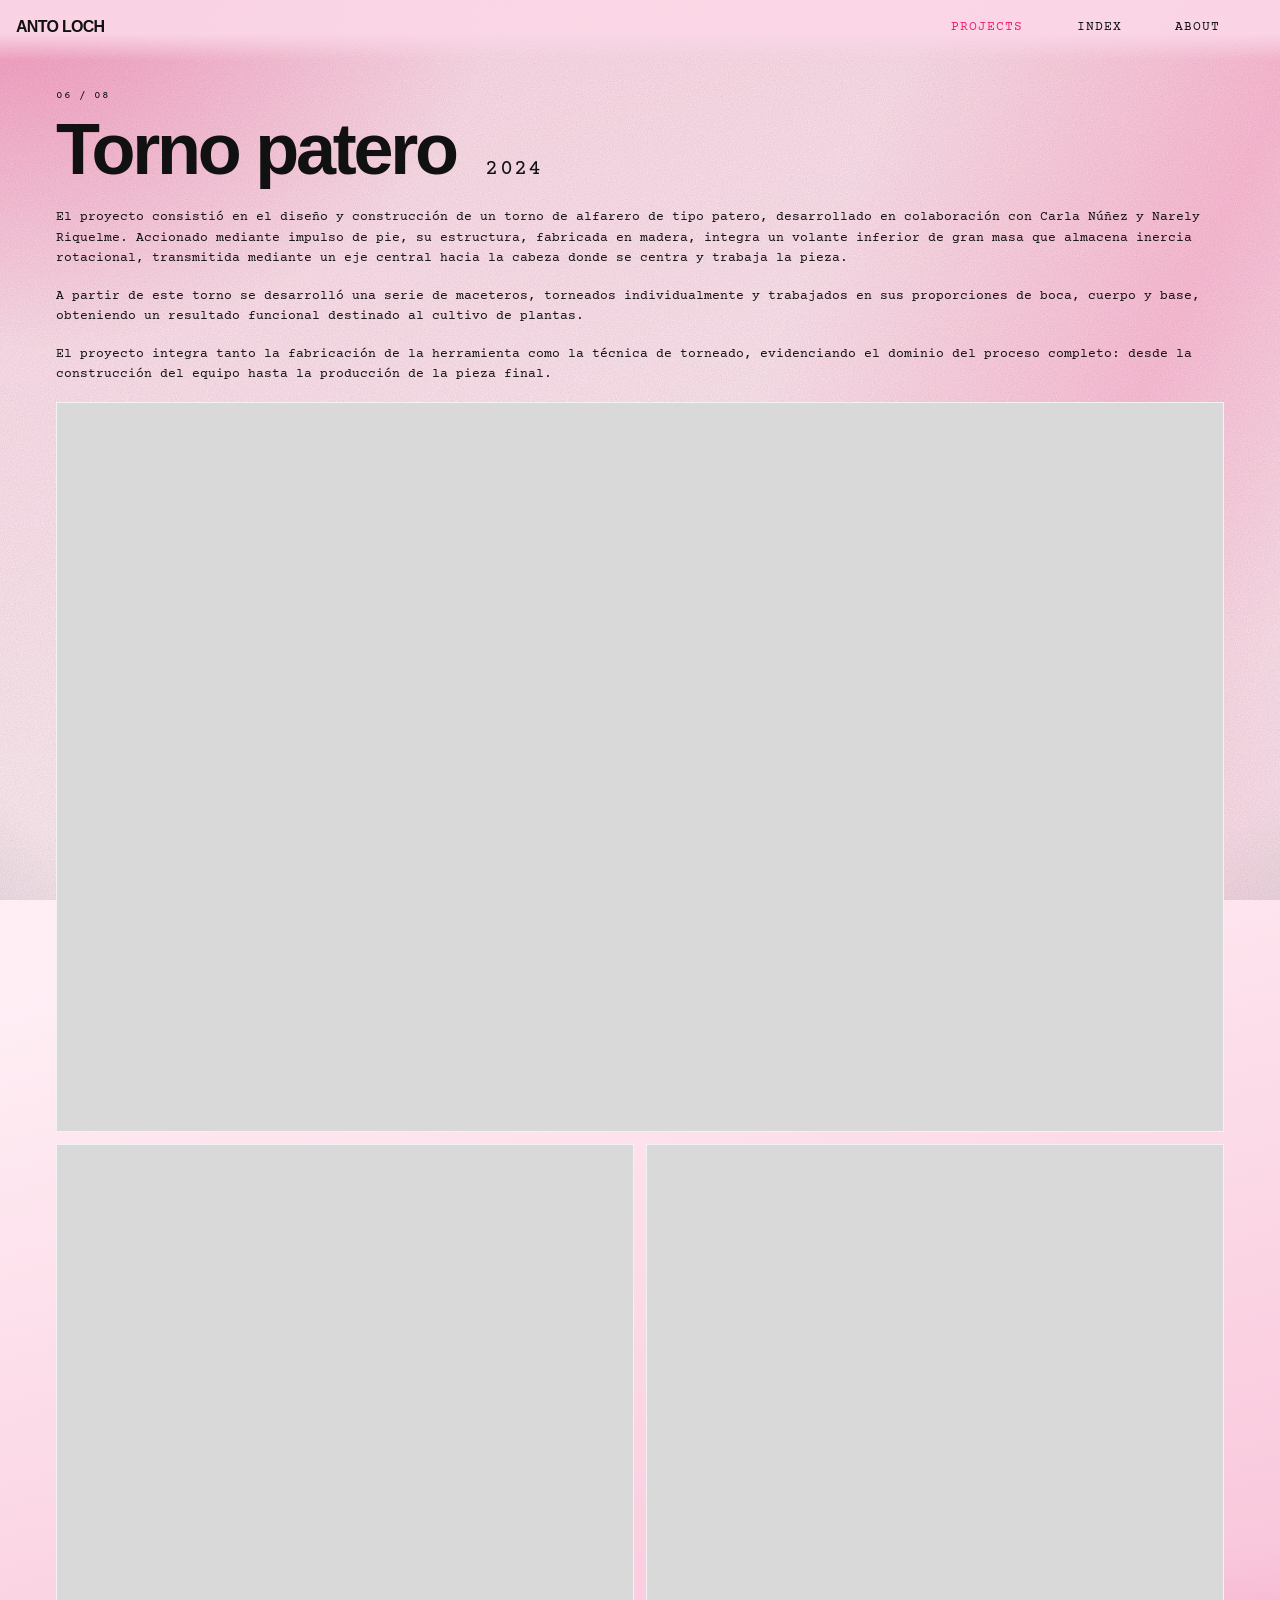
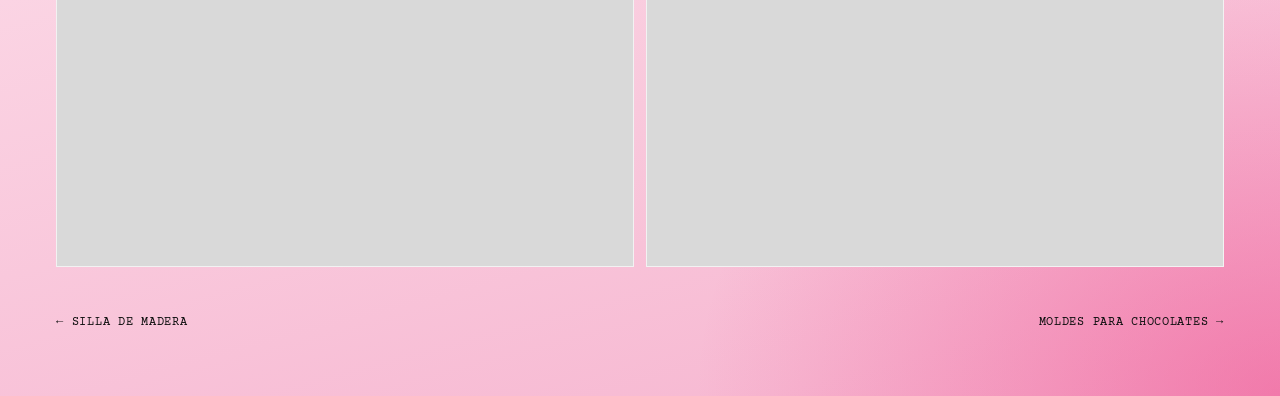
==== proyecto-06.html @ 9c57456b "Add files via upload" ====
<!DOCTYPE html>
<html lang="es">
<head>
<meta charset="utf-8">
<meta name="viewport" content="width=device-width, initial-scale=1, viewport-fit=cover">
<title>Torno Patero — Anto Loch</title>
<link rel="preconnect" href="https://fonts.googleapis.com">
<link href="https://fonts.googleapis.com/css2?family=Courier+Prime:wght@400;700&display=swap" rel="stylesheet">
<link rel="stylesheet" href="styles.css">
<link rel="stylesheet" href="cursor.css">
<link rel="stylesheet" href="pages.css">
<link rel="stylesheet" href="detail.css">
</head>
<body class="page-detail">

<header class="top">
  <a class="brand" href="index.html">ANTO LOCH</a>
  <nav class="menu" aria-label="Principal">
    <a href="projects.html" class="is-current">PROJECTS</a>
    <a href="projects.html#index" id="nav-index">INDEX</a>
    <a href="about.html">ABOUT</a>
  </nav>
</header>

<main class="detail">
  <article>
    <p class="num">06 / 08</p>
   
<h1>Torno patero <time class="year" datetime="2024">2024</time></h1>

    <div class="desc-cols">

<p class="desc">
 El proyecto consistió en el diseño y construcción de un torno de alfarero de tipo patero, desarrollado en colaboración con Carla Núñez y Narely Riquelme. Accionado mediante impulso de pie, su estructura, fabricada en madera, integra un volante inferior de gran masa que almacena inercia rotacional, transmitida mediante un eje central hacia la cabeza donde se centra y trabaja la pieza.
</p>


<p class="desc">
  A partir de este torno se desarrolló una serie de maceteros, torneados
  individualmente y trabajados en sus proporciones de boca, cuerpo y base,
  obteniendo un resultado funcional destinado al cultivo de plantas.
</p>

<p class="desc">
  El proyecto integra tanto la fabricación de la herramienta como la técnica de
  torneado, evidenciando el dominio del proceso completo: desde la construcción
  del equipo hasta la producción de la pieza final.
</p>
    <section class="gallery" aria-label="Fotos del proyecto">
      <figure><img src="images/06-1.jpg" alt="Torno Patero — foto 1" onerror="this.remove()"></figure>
      <figure><img src="images/06-2.jpg" alt="Torno Patero — foto 2" onerror="this.remove()"></figure>
      <figure><img src="images/06-3.jpg" alt="Torno Patero — foto 3" onerror="this.remove()"></figure>
    </section>
  </article>

  <nav class="step" aria-label="Otros proyectos">
    <a href="proyecto-05.html">← Silla de Madera</a>
    <a href="proyecto-07.html">Moldes para Chocolates →</a>
  </nav>
</main>

<div id="cursor" aria-hidden="true"></div>
<script src="cursor.js"></script>
</body>
</html>
---- styles.css ----
/* 
   ANTO LOCH 
   Orden de los archivos CSS del proyecto:
   1. styles.css    variables, fondo, menú de arriba y Home
   2. cursor.css    cursor rosado 
   3. projects.css  página Projects (carrusel y lista INDEX)
   4. pages.css     base común de las páginas interiores
   5. detail.css    páginas de cada proyecto
   6. about.css     página About
   */

:root{
  --fucsia:#EA2274;
  --ink:#111111;
  --helv:"Helvetica Neue",Helvetica,Arial,sans-serif;
  --mono:"Courier Prime","Courier New",ui-monospace,monospace;
  --grano:url("data:image/svg+xml;utf8,<svg xmlns='http://www.w3.org/2000/svg' width='220' height='220'><filter id='n'><feTurbulence type='fractalNoise' baseFrequency='.85' numOctaves='2' stitchTiles='stitch'/><feColorMatrix values='0 0 0 0 0  0 0 0 0 0  0 0 0 0 0  0 0 0 .55 0'/></filter><rect width='100%' height='100%' filter='url(%23n)'/></svg>");
}
*{box-sizing:border-box}
html,body{height:100%}
body{
  margin:0;color:var(--ink);font:13px/1.55 var(--mono);overflow:hidden;
  background:
    radial-gradient(700px 500px at 0% 0%,#EA227455,#EA227400 70%),
    radial-gradient(900px 700px at 100% 100%,#EA227466,#EA227400 65%),
    linear-gradient(165deg,#FFD9E8 0%,#FFEFF5 42%,#F6B4CF 100%) fixed;
  background-color:#FFE3EE;
}
body::after{
  content:"";position:fixed;inset:0;pointer-events:none;z-index:9999;
  background:var(--grano);opacity:.2;mix-blend-mode:multiply;animation:grano .9s steps(6) infinite;
}
body::before{
  content:"";position:fixed;inset:0;pointer-events:none;z-index:9998;
  background:
    radial-gradient(120% 120% at 50% 45%,#0000 55%,#11111955 100%),
    linear-gradient(115deg,#EA227400 55%,#FF5FA244 78%,#FFB3D100 100%);
  mix-blend-mode:multiply;
}
@keyframes grano{
  0%{background-position:0 0}20%{background-position:-40px 25px}40%{background-position:30px -50px}
  60%{background-position:-20px -30px}80%{background-position:50px 40px}100%{background-position:0 0}
}

/* Header */
.top{position:fixed;left:16px;right:16px;top:max(14px,env(safe-area-inset-top));z-index:10;display:flex;align-items:center;gap:18px}
.brand{margin-right:auto;font:700 16px/1 var(--helv);letter-spacing:-.045em;color:var(--ink);text-decoration:none;transition:color .18s ease}
.brand:hover,.brand:active{color:var(--fucsia)}
.brand:focus-visible{outline:2px solid var(--ink);outline-offset:3px}
.menu{display:flex;align-items:center;gap:32px;margin-right:34px}
.menu a{
  font:400 13px/1 var(--mono);letter-spacing:.08em;text-transform:uppercase;color:var(--ink);
  text-decoration:none;display:inline-block;
  /* el espaciado de letras deja un hueco a la derecha: se compensa a la izquierda */
  padding:7px 10px 5px calc(10px + .08em);
  transition:background-color .16s ease,color .16s ease;
}
@media (hover:hover){.menu a:hover{background:var(--fucsia);color:#fff}}
.menu a:active{background:var(--fucsia);color:#fff}
.menu a.is-current{color:var(--fucsia);background:none}
.menu a:focus-visible{outline:2px solid var(--ink);outline-offset:3px}

/* Home */
.home{position:fixed;inset:0}
#hero{position:absolute;inset:0;width:100%;height:100%;touch-action:none}

.marquee{position:absolute;right:12px;top:58px;bottom:24px;width:14px;overflow:hidden;z-index:4;pointer-events:none}
.marquee span{
  display:block;white-space:nowrap;writing-mode:vertical-rl;
  font:400 10px/1 var(--mono);letter-spacing:.1em;color:#111111aa;animation:mq 60s linear infinite;
}
@keyframes mq{to{transform:translateY(-50%)}}


@media (max-width:700px){
  .menu{gap:9px;margin-right:30px}
  .menu a{font-size:11px;padding:6px 7px 4px calc(7px + .08em);position:relative}
  .menu a::after{content:"";position:absolute;inset:-12px -4px}   /* amplía la zona de toque sin cambiar cómo se ve */
  .brand{font-size:14px}
  .marquee{right:8px}
}

/* Texto solo para lectores de pantalla (títulos y etiquetas que no se ven) */
.sr-only{position:absolute;width:1px;height:1px;margin:-1px;padding:0;overflow:hidden;clip:rect(0 0 0 0);white-space:nowrap;border:0}
---- cursor.css ----
/* Cursor rosado (solo con mouse) */
#cursor{
  position:fixed;left:0;top:0;z-index:10000;width:12px;height:12px;margin:-6px 0 0 -6px;
  border-radius:50%;background:var(--fucsia);pointer-events:none;opacity:0;
  transition:opacity .12s ease;will-change:transform;
}
#cursor.on{opacity:1}
@media (hover:hover) and (pointer:fine){html,body,a,canvas,input,textarea,button,select,label{cursor:none}}
@media (hover:none),(pointer:coarse){#cursor{display:none}}
---- pages.css ----
/* =====================================================
   PÁGINAS INTERIORES (proyectos y About): base común
   ===================================================== */

/* la ventana scrollea normalmente y el fondo cubre toda la página
   (Safari del iPhone no soporta background-attachment:fixed) */
html:has(body.page-detail),html:has(body.page-about){height:auto;min-height:100%}
body.page-detail,body.page-about{height:auto;min-height:100%;overflow-x:hidden;overflow-y:auto;background-attachment:scroll}

/* fondo, grano y viñeta quedan DETRÁS del contenido */
body.page-detail::before,body.page-detail::after,
body.page-about::before,body.page-about::after{z-index:0}

.detail,.about{position:relative;z-index:1;padding:90px 16px 64px;max-width:1200px;margin:0 auto}
.desc{max-width:560px;margin:0 0 40px}

/* menú de arriba con fondo suave para que no se mezcle con el texto al hacer scroll */
body.page-detail .top,body.page-about .top{
  left:0;right:0;top:0;
  padding:max(14px,env(safe-area-inset-top)) 16px 22px;
  background:linear-gradient(to bottom,rgba(250,214,230,.94) 55%,rgba(250,214,230,0));
}
---- detail.css ----
/* 
   página de cada proyecto (proyecto-01.html ... proyecto-08.html)
    */

.detail .num{margin:0 0 14px;font:400 11px/1 var(--mono);letter-spacing:.06em}
.detail h1{margin:0 0 24px;font:700 clamp(32px,6vw,72px)/.95 var(--helv);letter-spacing:-.045em}
.detail h1 .year{
  font:400 .3em/1 var(--mono);   /* tamaño: 30% del título, en Courier Prime */
  letter-spacing:.06em;
  margin-left:.6em;
}

/* descripción: el texto corre a lo ancho de la pantalla y cada párrafo va debajo del anterior */
.detail .desc-cols{margin-bottom:40px}
.detail .desc-cols .desc{max-width:none;margin:0 0 18px}

/* galería (flexbox): la primera foto ocupa todo el ancho y las demás van de a dos */
.gallery{display:flex;flex-wrap:wrap;gap:12px}
.gallery figure{
  flex:1 1 calc(50% - 6px);margin:0;position:relative;overflow:hidden;
  aspect-ratio:4/5;background:#d9d9d9;border:1px solid #ffffffaa;
}
.gallery figure:first-child{flex-basis:100%;aspect-ratio:16/10}
.gallery img{position:absolute;inset:0;width:100%;height:100%;object-fit:cover}

/* enlaces al proyecto anterior / siguiente */
.step{display:flex;justify-content:space-between;gap:24px;margin-top:48px}
.step a{
  font:400 12px/1.4 var(--mono);letter-spacing:.06em;text-transform:uppercase;
  color:var(--ink);text-decoration:none;transition:color .16s ease;
}
.step a.right{margin-left:auto}
.step a:hover,.step a:focus-visible{color:var(--fucsia);outline:none}

/* mobil*/
@media (max-width:700px){
  .gallery figure,.gallery figure:first-child{flex-basis:100%;aspect-ratio:4/5}
}
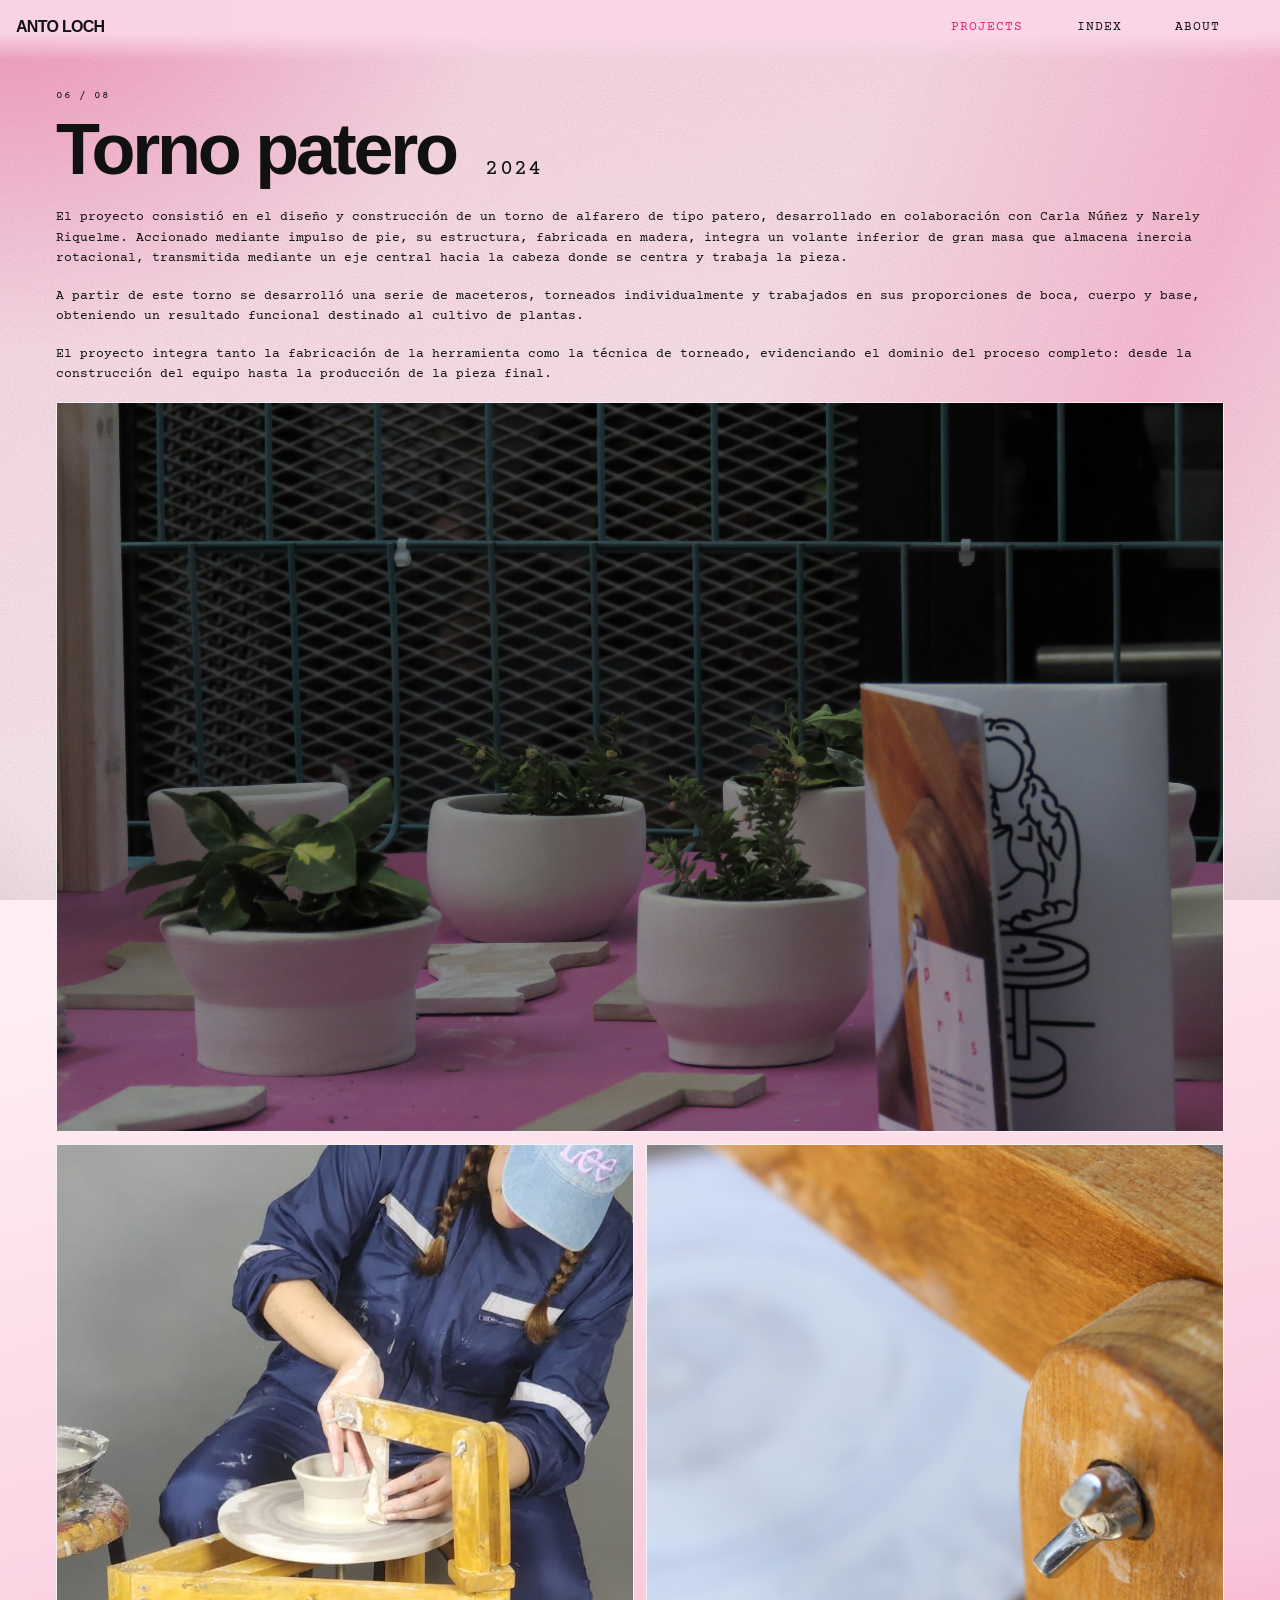
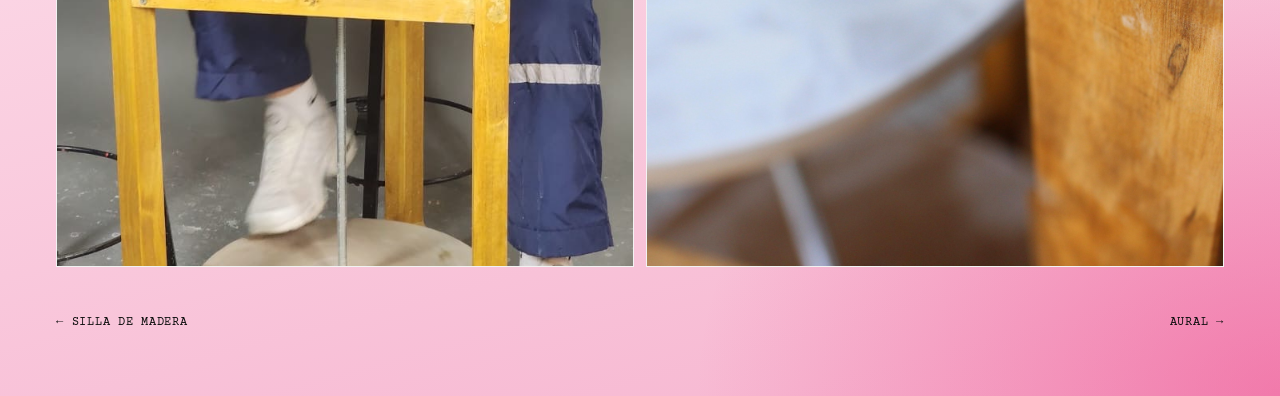
==== commit 0d0f5677: "Update navigation link text for proyecto-06.html" ====
--- a/proyecto-06.html
+++ b/proyecto-06.html
@@ -55,7 +55,7 @@
 
   <nav class="step" aria-label="Otros proyectos">
     <a href="proyecto-05.html">← Silla de Madera</a>
-    <a href="proyecto-07.html">Moldes para Chocolates →</a>
+    <a href="proyecto-07.html">Aural →</a>
   </nav>
 </main>
 
